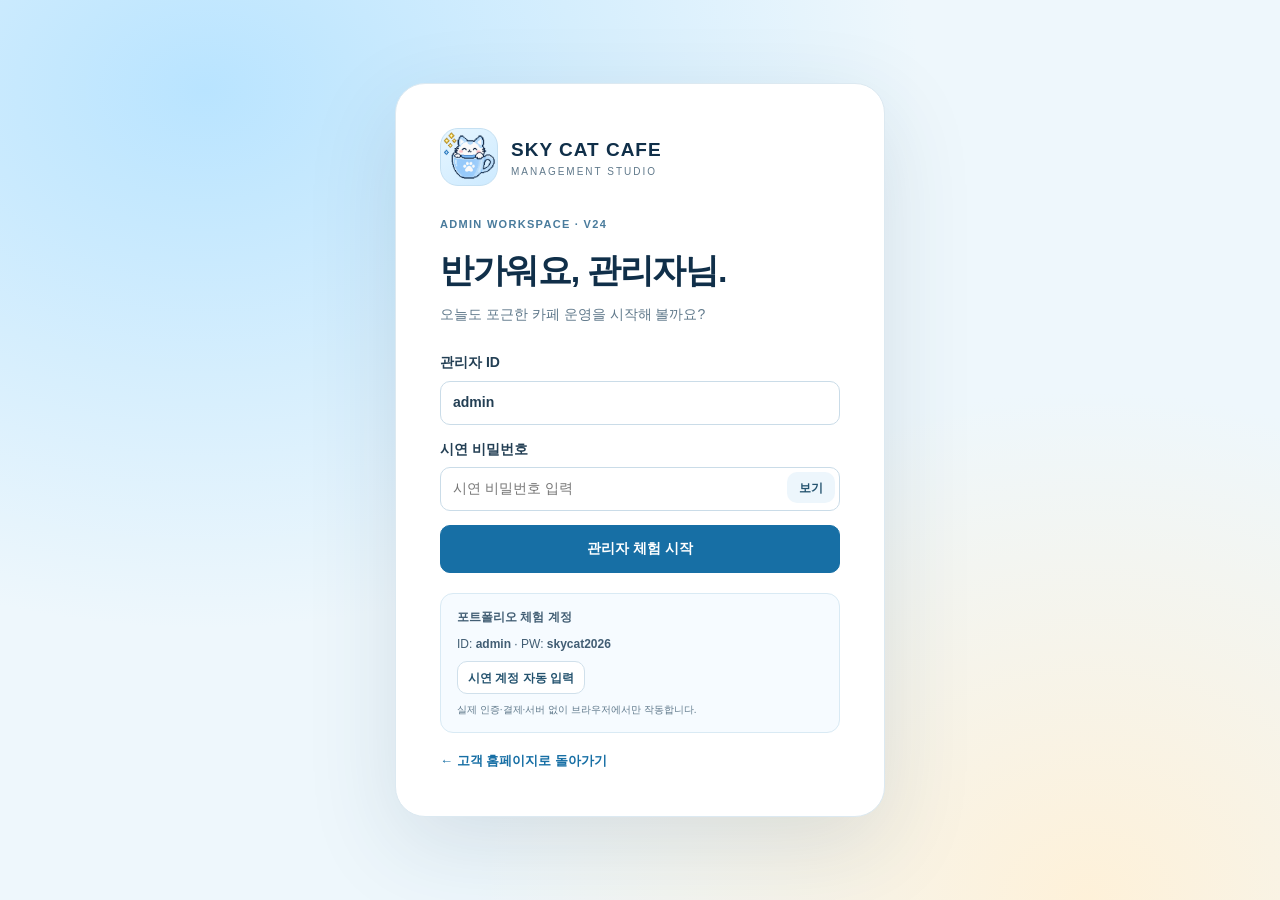
==== admin.html @ 55a25bda "SkyCatCafe" ====
<!doctype html>
<html lang="ko">
<head>
  <meta charset="utf-8">
  <meta name="viewport" content="width=device-width,initial-scale=1">
  <title>하늘고양이카페 · 관리자</title>
  <link rel="icon" type="image/png" href="./skycat-mascot.png">
  <link rel="stylesheet" href="./admin.css">
  <link rel="stylesheet" href="./skycat-layout.css">
  <script defer src="./skycat-store.js"></script>
  <script defer src="./goods-catalog.js"></script>
  <script defer src="./goods-commerce.js"></script>
  <script defer src="./admin.js"></script>
</head>
<body>
  <a id="skip-link" class="skip" href="#main">본문 바로가기</a>
  <section id="login" class="login-wrap">
    <div class="login-card">
      <div class="login-brand"><div class="logo-icon" aria-hidden="true"><img src="./skycat-mascot.png" alt="" width="58" height="58" decoding="async"></div><div><strong>SKY CAT CAFE</strong><small>MANAGEMENT STUDIO</small></div></div>
      <p class="eyebrow">ADMIN WORKSPACE · V24</p>
      <h1>반가워요, 관리자님.</h1>
      <p class="login-desc">오늘도 포근한 카페 운영을 시작해 볼까요?</p>
      <form id="login-form">
        <label>관리자 ID<input id="admin-id" autocomplete="off" required value="admin"></label>
        <div class="login-field"><label for="admin-pass">시연 비밀번호</label><div class="password-field"><input id="admin-pass" type="password" autocomplete="off" placeholder="시연 비밀번호 입력" required><button id="password-toggle" type="button" aria-pressed="false" aria-label="비밀번호 표시">보기</button></div></div>
        <button type="submit" class="primary">관리자 체험 시작</button>
        <p id="login-error" role="alert"></p>
      </form>
      <div class="notice"><strong>포트폴리오 체험 계정</strong><p>ID: <b>admin</b> · PW: <b>skycat2026</b></p><button id="demo-fill" type="button">시연 계정 자동 입력</button><small>실제 인증·결제·서버 없이 브라우저에서만 작동합니다.</small></div>
      <a class="login-back" href="./index(order).html">← 고객 홈페이지로 돌아가기</a>
    </div>
  </section>
  <div id="workspace" hidden>
    <button id="nav-scrim" class="nav-scrim" aria-label="관리자 메뉴 닫기" type="button" hidden></button>
    <aside class="sidebar" id="sidebar">
      <a class="brand" href="#dashboard"><span class="paw" aria-hidden="true"><img src="./skycat-mascot.png" alt="" width="44" height="44" decoding="async"></span><div><strong>SKY CAT</strong><small>CAFE / ADMIN STUDIO</small></div></a>
      <div class="sidebar-head"><span>관리자 메뉴 <span id="nav-count" class="nav-count">23</span></span><button id="nav-close" class="nav-close" type="button" aria-label="관리자 메뉴 닫기">×</button></div>
      <label class="nav-search"><span aria-hidden="true">⌕</span><input id="nav-search" type="search" placeholder="메뉴 검색" aria-label="관리자 기능 검색" autocomplete="off"></label>
      <nav id="nav" aria-label="관리자 기능"></nav>
      <p id="nav-empty" class="nav-empty" hidden>해당 기능이 없습니다.</p>
      <div class="sidebar-footer"><div class="admin-profile"><span class="avatar">SC</span><div><strong>카페 관리자</strong><small>포트폴리오 운영 계정</small></div></div><a class="back" href="./index(order).html">↗ 고객 홈페이지</a><button id="logout">로그아웃</button></div>
    </aside>
    <main id="main" tabindex="-1">
      <header class="topbar"><div class="heading"><div class="heading-row"><button id="nav-toggle" class="nav-toggle" type="button" aria-controls="sidebar" aria-expanded="false" aria-label="관리자 메뉴 열기">☰</button><span class="eyebrow" id="breadcrumb">관리자 / 운영 현황</span></div><h1 id="title">대시보드</h1><p id="section-desc" class="section-desc"></p></div><div class="top-meta"><span class="live"><span></span> 로컬 시연</span><button id="refresh-view" type="button" class="refresh-btn" title="최신 운영 정보 불러오기">↻ 새로고침</button><a class="customer-link" href="./index(order).html" target="_blank" rel="noopener">고객 화면 ↗</a></div></header>
      <div id="notification" role="status" aria-live="polite"></div>
      <div id="content"></div>
      <footer>© 2026 Sky Cat Cafe · 관리자 운영 체험 · 실제 금전 거래 없음</footer>
    </main>
  </div>
</body>
</html>
---- admin.css ----
/* Sky Cat Cafe · Admin Studio V12 */
:root {
  --navy:#102f49; --ink:#233f54; --blue:#176fa5; --accent:#2495d1;
  --sky:#e6f4ff; --line:#dce7ee; --bg:#f3f7fa; --white:#fff;
  --muted:#60798b; --danger:#a42636; --ok:#17714c; --radius:18px;
  --shadow:0 3px 14px #16395508; font-family:Pretendard,"Malgun Gothic","Apple SD Gothic Neo",Arial,sans-serif;
}
*{box-sizing:border-box} [hidden]{display:none!important}
html{scroll-behavior:smooth;scroll-padding-top:14px}
body{margin:0;background:var(--bg);color:var(--ink);font-size:14px;line-height:1.55}
a{color:var(--blue);text-decoration:none} button,input,select,textarea{font:inherit}
button,a,input,select,textarea{outline-offset:3px} :focus-visible{outline:3px solid #5ba9d6}
button{min-height:40px;border:1px solid #d0e0eb;border-radius:10px;padding:9px 14px;background:#fff;color:#24536f;font-weight:700;cursor:pointer;transition:background .15s,border-color .15s,box-shadow .15s}
button:hover:not(:disabled){background:#eaf5fc;border-color:#a5cce3} button:disabled{opacity:.47;cursor:not-allowed}
.primary{background:var(--blue);border-color:var(--blue);color:white}.primary:hover:not(:disabled){background:#125b89;border-color:#125b89}
.danger{color:var(--danger);border-color:#f0ccd2;background:#fff5f6}.danger:hover:not(:disabled){background:#ffe9ed;border-color:#df9ba6}
.skip{position:absolute;top:-90px}.skip:focus{top:10px;left:10px;background:white;padding:12px;z-index:99}
input,select,textarea{width:100%;min-width:0;min-height:41px;padding:10px 12px;border:1px solid #cadce8;border-radius:10px;background:#fff;color:var(--ink)}
input:focus,select:focus,textarea:focus{border-color:#5aabd7} input[type=checkbox]{min-height:0;width:17px;height:17px;accent-color:var(--blue)} textarea{min-height:98px;resize:vertical}

/* Sign-in: the same blue palette as the customer-facing brand. */
.login-wrap{min-height:100vh;display:grid;place-items:center;padding:28px;background:radial-gradient(ellipse at 16% 10%,#b9e4ff 0,transparent 47%),radial-gradient(ellipse at 85% 100%,#fef1d9 0,transparent 40%),#eef7fc}
.login-card{width:min(490px,100%);padding:clamp(25px,5vw,44px);border:1px solid #dce9f1;border-radius:30px;background:white;box-shadow:0 28px 90px #233f5420}
.login-brand{display:flex;align-items:center;gap:13px;margin-bottom:30px}.login-brand strong{display:block;letter-spacing:1px;color:var(--navy);font-size:19px}.login-brand small{display:block;letter-spacing:2px;font-size:10px;color:var(--muted)}
.logo-icon{display:grid;place-items:center;width:58px;height:58px;border-radius:18px;background:linear-gradient(145deg,#e7f6ff,#cdeaff);color:var(--navy);font-size:26px;border:1px solid #c5e0f2}
.logo-icon img,.brand .paw img{display:block;width:100%;height:100%;object-fit:contain}
.eyebrow{font-size:11px;letter-spacing:1.3px;font-weight:800;color:#497b9c}.login-card h1{margin:5px 0 0;font-size:clamp(25px,5vw,34px);color:var(--navy);letter-spacing:-1.3px}.login-desc{margin:7px 0 0;color:var(--muted)}
.login-card form{display:grid;gap:14px;margin-top:27px}.login-card label{display:grid;gap:7px;font-weight:700}.login-card .primary{min-height:48px}.password-field{position:relative}.password-field input{padding-right:79px}.password-field button{position:absolute;right:5px;top:5px;min-height:31px;padding:4px 12px;font-size:12px;background:#edf6fc;border:0}
.notice{display:grid;gap:8px;margin-top:20px;padding:14px 16px;background:#f6fbff;border:1px solid #d9eaf4;border-radius:13px;font-size:12px;color:#425e74}.notice p{margin:0}.notice button{justify-self:start;min-height:33px;font-size:12px;padding:5px 10px}.notice small{color:var(--muted);line-height:1.6}.login-back{display:inline-block;margin-top:18px;font-size:13px;font-weight:700}#login-error{color:var(--danger);margin:0;font-size:13px}#login-error:empty{display:none}

/* Navigation and workspace */
#workspace{display:grid;grid-template-columns:258px minmax(0,1fr);min-height:100vh}
.sidebar{position:sticky;top:0;height:100vh;height:100dvh;display:flex;flex-direction:column;overflow-y:auto;padding:21px 15px 15px;background:linear-gradient(160deg,#102f49,#1a415e);color:#fff;scrollbar-width:thin;scrollbar-color:#55778d transparent}
.brand{display:flex;gap:11px;align-items:center;color:white;margin:1px 4px 26px}.brand strong{font-size:22px;line-height:1.1;letter-spacing:1.3px}.brand small{display:block;font-size:9px;color:#bad7e8;letter-spacing:1.6px;margin-top:3px}.paw{display:grid;place-items:center;width:44px;height:44px;border-radius:13px;background:#e2f3ff;color:var(--navy);font-size:22px;flex:none}
.sidebar-head{display:flex;align-items:center;justify-content:space-between;font-size:12px;font-weight:750;color:#c4dcea;margin:0 5px 9px}.nav-count{display:inline-flex;align-items:center;justify-content:center;border:1px solid #65859a;border-radius:8px;padding:1px 7px;font-size:11px;color:white}
.nav-search{display:flex;align-items:center;gap:8px;border:1px solid #47708c;border-radius:10px;background:#224a66;padding:0 10px;color:#cce7f8}.nav-search span{font-size:23px}.nav-search input{min-height:36px;background:transparent;color:white;border:none;padding:6px 0;font-size:13px}.nav-search input::placeholder{color:#b8d5e7}.nav-empty{margin:16px 8px;color:#d5e6f1;font-size:12px}
.nav-group{font-size:10px;letter-spacing:1px;color:#b0cddd;font-weight:650;margin:19px 9px 6px}.nav-link{display:flex;align-items:center;gap:9px;min-height:37px;padding:7px 9px;border-radius:9px;color:#dbeef8;font-size:13px;line-height:1.3}.nav-link .nav-no{font-size:11px;min-width:21px;font-variant-numeric:tabular-nums;color:#91bfdd}.nav-link strong{font-weight:650;flex:1;min-width:0}.nav-link:hover,.nav-link[aria-current=page]{background:#2e668e;color:white}.nav-link[aria-current=page]{box-shadow:inset 3px 0 #9ad8ff}.nav-link[aria-current=page] .nav-no{color:#d2ecff}.nav-badge{background:#caeaff;color:#124f75;border-radius:6px;min-width:19px;padding:2px 5px;text-align:center;font-size:10px;font-weight:bold}
.sidebar-footer{margin-top:auto;padding-top:23px}.admin-profile{border-top:1px solid #45657b;padding:15px 3px 10px;display:flex;align-items:center;gap:10px}.avatar{flex:none;display:grid;place-items:center;width:36px;height:36px;border-radius:50%;font-size:12px;font-weight:800;background:#d7efff;color:#1a4d70}.admin-profile strong,.admin-profile small{display:block}.admin-profile small{font-size:10px;color:#bfd6e3}.back{display:block;color:#d6eeff;padding:8px 5px;font-size:13px;font-weight:650}.sidebar #logout{width:100%;background:#2c526b;border-color:#57758a;color:white}
#main{padding:clamp(18px,3vw,42px);min-width:0;max-width:1800px}.topbar{display:flex;align-items:flex-start;justify-content:space-between;gap:24px;margin-bottom:24px}.heading{min-width:0}.heading-row{display:flex;align-items:center;gap:8px}.topbar h1{margin:4px 0;font-size:clamp(25px,3vw,34px);letter-spacing:-1.3px;color:var(--navy);line-height:1.25}.section-desc{margin:5px 0 0;color:var(--muted);font-size:13px;overflow-wrap:break-word}.top-meta{display:flex;align-items:center;gap:9px;flex-wrap:wrap;justify-content:flex-end}.live{display:inline-flex;align-items:center;gap:6px;padding:7px 11px;font-size:12px;font-weight:750;background:#e4f4ec;color:#176b4b;border:1px solid #c5e5d3;border-radius:999px;white-space:nowrap}.live span{width:7px;height:7px;background:#24935d;border-radius:50%}.refresh-btn,.customer-link{display:inline-flex;align-items:center;justify-content:center;min-height:37px;white-space:nowrap;font-size:12px;font-weight:750;border-radius:10px;padding:8px 12px}.customer-link{background:#e5f3fc;border:1px solid #c9e5f5;color:#176c9e}.customer-link:hover{background:#d6ebfa}.nav-toggle{display:none}
#notification:not(:empty){position:sticky;top:8px;z-index:3;padding:12px 15px;margin:0 0 17px;border:1px solid #a9d3ec;background:#e9f7ff;border-radius:12px;color:#175d88;font-weight:700;box-shadow:0 4px 16px #143e5e0c}#notification.error{background:#fff0f2;border-color:#edbdc8;color:#a42636}

/* Operational dashboard */
.dashboard-welcome{display:flex;align-items:center;justify-content:space-between;gap:20px;padding:22px 26px;margin-bottom:20px;border:1px solid #cce4f5;background:linear-gradient(118deg,#e9f6ff,#f8fcff);border-radius:var(--radius)}.dashboard-welcome h2{font-size:22px;margin:3px 0;color:var(--navy);letter-spacing:-.5px}.dashboard-welcome p{margin:3px 0;color:var(--muted);font-size:13px}.welcome-date{padding:9px 14px;color:#275b7c;background:#fff;border:1px solid #d6e7f3;border-radius:11px;white-space:nowrap;font-weight:700;font-size:12px}
.cards{display:grid;grid-template-columns:repeat(4,minmax(0,1fr));gap:15px;margin-bottom:20px}.metric{min-width:0;position:relative;padding:19px;background:white;border:1px solid var(--line);border-radius:var(--radius);box-shadow:var(--shadow)}.metric span:first-child{display:block;font-size:12px;font-weight:750;color:var(--muted)}.metric strong{display:block;margin:9px 0 4px;font-size:clamp(20px,2.25vw,29px);font-variant-numeric:tabular-nums;letter-spacing:-.75px;overflow-wrap:anywhere;color:var(--navy)}.metric small{display:block;min-height:17px;color:var(--muted);font-size:11px}.metric:before{content:"";display:block;width:25px;height:4px;border-radius:4px;background:#75b9e4;margin-bottom:10px}.metric:nth-child(2):before{background:#70bda9}.metric:nth-child(3):before{background:#d7b275}.metric:nth-child(4):before{background:#a7a4d9}
.dashboard-grid,.grid-2{display:grid;grid-template-columns:minmax(0,1.5fr) minmax(0,1fr);gap:17px;align-items:start}.dashboard-grid .panel{height:100%}.task-list{display:grid;gap:9px}.task-card{width:100%;display:grid;grid-template-columns:minmax(0,1fr) auto;align-items:center;text-align:left;gap:8px;padding:13px 14px;border:1px solid var(--line);background:#f9fcfe;border-radius:12px}.task-card span{font-size:13px}.task-card b{font-size:15px;color:#176b9d;font-variant-numeric:tabular-nums}.task-card.has-work b{color:#ac6a1a}.task-card small{grid-column:1/-1;font-weight:400;color:var(--muted);font-size:11px}.quick-links{display:grid;grid-template-columns:repeat(4,minmax(0,1fr));gap:10px}.quick-links button{text-align:left;background:#f7fbfe;border-color:var(--line);min-height:58px;white-space:normal}.quick-links button:hover{background:#eaf5fc}

/* Shared management views, forms and tables. */
.panel{min-width:0;margin-bottom:18px;padding:clamp(16px,2.3vw,26px);background:#fff;border:1px solid var(--line);border-radius:var(--radius);box-shadow:var(--shadow)}.panel h2{font-size:18px;letter-spacing:-.3px;color:var(--navy);margin:0 0 8px}.panel h3{font-size:14px;color:var(--navy)}.hint{color:var(--muted);font-size:13px;line-height:1.7;margin:8px 0 15px}.panel .cards{margin-bottom:0}.form-grid{display:grid;grid-template-columns:repeat(2,minmax(0,1fr));gap:14px;margin:18px 0}.field{display:grid;gap:7px;font-weight:700;font-size:13px}.actions{display:flex;gap:8px;align-items:center;flex-wrap:wrap;margin:12px 0}.actions input,.actions select{flex:1;min-width:120px;width:auto}
.table-tools{display:flex;align-items:center;justify-content:space-between;gap:12px;margin:14px 0 10px}.table-filter{display:flex;gap:7px;align-items:center;max-width:350px;flex:1}.table-filter input{min-height:35px;font-size:13px}.table-filter button{min-height:35px;padding:5px 10px;white-space:nowrap;font-size:12px}.table-count{font-size:12px;font-weight:750;color:var(--muted);white-space:nowrap}.table-scroll{overflow:auto;border:1px solid var(--line);border-radius:12px;max-width:100%;scrollbar-width:thin;scrollbar-color:#b5cbd9 #f0f5f8;max-height:640px}.table-scroll:focus-visible{outline-offset:2px}table{border-collapse:separate;border-spacing:0;width:100%;min-width:530px;text-align:left}th,td{border-bottom:1px solid #e9f0f5;padding:12px 14px;font-size:13px;vertical-align:middle;white-space:pre-line;overflow-wrap:anywhere}th{position:sticky;top:0;z-index:1;background:#edf4f9;color:#3a5b72;font-size:12px;font-weight:800;white-space:nowrap}td input,td select{min-width:92px;padding:7px 9px;font-size:13px;min-height:36px}td textarea{min-width:120px}td button{font-size:12px;padding:6px 9px;white-space:nowrap;min-height:34px}td .actions{margin:0;gap:6px}td .actions input,td .actions select{min-width:98px}tr:last-child td{border-bottom:0}tbody tr:nth-child(even) td{background:#fafcfe}tr:hover td{background:#f1f8fd!important}
.tag{display:inline-flex;align-items:center;gap:5px;border-radius:7px;padding:5px 9px;background:#e3f3eb;color:#176344;font-size:11px;font-weight:750;white-space:nowrap}.tag:before{content:"";width:6px;height:6px;background:currentColor;border-radius:50%}.tag.bad{background:#fdecef;color:#9c2939}.tag.wait{background:#fff3da;color:#8c570e}.tag.blue{background:#e1f1fc;color:#17628f}
.chart-row{display:grid;grid-template-columns:minmax(68px,96px) minmax(0,1fr) minmax(64px,106px);align-items:center;gap:10px;margin:15px 0;font-size:12px}.chart-row strong{text-align:right;font-variant-numeric:tabular-nums;overflow-wrap:anywhere}.chart-bar{height:12px;border-radius:9px;background:#e8f0f6;overflow:hidden}.chart-bar i{display:block;height:100%;background:linear-gradient(90deg,#7dc6f0,#288bca);border-radius:9px}
.seat-grid{display:grid;grid-template-columns:repeat(4,minmax(0,1fr));gap:12px;background:#f5faff;border:1px dashed #b1cfe3;border-radius:15px;padding:16px}.seat-grid button{min-height:79px;white-space:pre-line;line-height:1.5;background:#eaf6ff;border-color:#b7d9ef}.seat-grid button.blocked{background:#fbe9ed;color:#9b3547;border-color:#edc2cb}.full{grid-column:1/-1}
.list-row{border-bottom:1px solid var(--line);padding:20px 0}.list-row:last-child{border:0;padding-bottom:0}.list-row p{white-space:pre-wrap;overflow-wrap:anywhere}.list-row strong+.tag{margin-left:8px}.card-code{font-family:monospace;word-break:break-all}.empty{text-align:center;padding:30px;color:var(--muted);background:#f8fbfd;border:1px dashed #cfdee8;border-radius:12px}.checkline{display:flex;gap:9px;flex-wrap:wrap}.checkline label{display:inline-flex;align-items:center;gap:7px;border:1px solid var(--line);border-radius:9px;padding:8px 11px;background:#f8fbfd;font-size:13px;cursor:pointer}.checkline label:has(input:checked){border-color:#a0cce7;background:#e6f3fc;color:#176fa5}
footer{padding:16px;text-align:center;color:#6e8799;font-size:11px}

@media(max-width:1100px){#workspace{grid-template-columns:225px minmax(0,1fr)}.cards{grid-template-columns:repeat(2,minmax(0,1fr))}.dashboard-grid,.grid-2{grid-template-columns:1fr}.quick-links{grid-template-columns:repeat(2,minmax(0,1fr))}.topbar{gap:12px}.top-meta{max-width:220px}}
@media(max-width:740px){#workspace{display:flex;flex-direction:column}.sidebar{display:none;position:static;height:auto;max-height:65vh;padding:15px}.sidebar.is-open{display:flex}.sidebar-footer{margin-top:0}.nav-toggle{display:inline-flex;align-items:center;justify-content:center;min-height:35px;padding:5px 10px;font-size:18px}.brand{margin-bottom:12px}#main{padding:17px 13px}.topbar{flex-wrap:wrap;margin-bottom:18px}.top-meta{max-width:none;justify-content:flex-start}.dashboard-welcome{padding:18px;align-items:flex-start;flex-direction:column;gap:10px}.dashboard-welcome h2{font-size:19px}.cards{gap:9px}.metric{padding:12px;border-radius:13px}.metric strong{font-size:21px}.form-grid{grid-template-columns:1fr}.seat-grid{grid-template-columns:repeat(3,minmax(0,1fr))}.chart-row{grid-template-columns:67px minmax(0,1fr) 77px}.table-tools{flex-wrap:wrap}.table-filter{max-width:none;width:100%;flex-basis:100%}.panel{padding:15px}.table-scroll{max-height:510px}}
@media(prefers-reduced-motion:reduce){html{scroll-behavior:auto}*{transition:none!important}}

.login-field{display:grid;gap:7px}.nav-close,.nav-scrim{display:none}.sidebar-head>span{display:flex;gap:7px;align-items:center}.dashboard-grid{align-items:stretch;margin-bottom:18px}.dashboard-grid .panel{height:auto;margin-bottom:0}
@media(max-width:740px){.sidebar{position:fixed;inset:0 auto 0 0;z-index:12;width:min(310px,88vw);height:100dvh;max-height:100dvh;box-shadow:8px 0 40px #0a2d4966}.nav-close{display:block;min-height:31px;background:#254c68;color:white;border-color:#6b899d;padding:0 9px;font-size:22px}.nav-scrim:not([hidden]){display:block;position:fixed;inset:0;z-index:11;width:100%;height:100%;padding:0;border:0;border-radius:0;background:#0c2d4999}.nav-scrim:hover:not(:disabled){background:#0c2d4999}}
:root td .goods-admin-name{min-width:190px}
---- skycat-layout.css ----
/* V24.2 — Common outer geometry, matching the V24.1 goods shop.
   Full-width backgrounds, dialogs, images and each section's internal
   layout remain independent. No viewport zoom or fixed aspect ratio. */
:root {
  --skycat-content-max: 1370px;
  --skycat-content-percent: 94%;
  --skycat-header-height: 72px;
}

@media (max-width: 710px) {
  :root {
    --skycat-content-percent: 91%;
    --skycat-header-height: 69px;
  }
}

/* One common width and horizontal centerline across all four pages. */
.shell,
.wrap,
#workspace {
  width: min(var(--skycat-content-max), var(--skycat-content-percent));
  margin-inline: auto;
  min-width: 0;
}

/* Landing header follows the goods shop's height; retain its own menu. */
:root { --header-height: var(--skycat-header-height); }
.shell.final-inner { max-width: none; }
.final-inner > p { max-width: 810px; margin-inline: auto; }

/* The wider landing rail also extends the viewport range in which the
   V23 footer safety gap is needed for the fixed back-to-top button. */
@media (min-width: 961px) and (max-width: 1620px) {
  .footer-inner { padding-right: 64px; }
}

/* The official homepage's standalone language control and customer hub
   align with the same rail rather than a second maximum content width. */
#sc-home-language {
  width: min(var(--skycat-content-max), var(--skycat-content-percent));
  max-width: none;
  padding-inline: 0;
}
.sx-dashboard .wrap { max-width: none; }

/* The admin rail includes both the sidebar and the dashboard. Retain
   the sidebar's responsive layout and the tables' own scroll region. */
#workspace > #main {
  width: 100%;
  max-width: none;
  min-width: 0;
  padding-inline: clamp(16px, 2vw, 28px);
}
#workspace .table-scroll { max-width: 100%; min-width: 0; }
#workspace .metric { overflow-wrap: anywhere; }

@media (max-width: 740px) {
  #workspace > #main { padding-inline: 0; }
}

/* Keep sign-in readable and centered; its form is intentionally a card. */
.login-wrap { padding-inline: calc((100% - var(--skycat-content-percent)) / 2); }

/* V24.3 — Storefront scale: not just the outer width. Both storefront pages
   use the same text scale, viewport gutter and visual-size tokens. */
html.skycat-storefront {
  font-size: 16px;
  -webkit-text-size-adjust: 100%;
  text-size-adjust: 100%;
  scrollbar-gutter: stable;
  overflow-x: clip;
  --storefront-hero-title: clamp(25px, 3.1vw, 46px);
  --storefront-hero-button: clamp(11px, 1.05vw, 15px);
  --storefront-hero-description: 17px;
  --storefront-section-title: 30px;
  --storefront-card-title: 17px;
  --storefront-card-gap: 17px;
}

.skycat-storefront body { min-width: 0; max-width: 100%; }
.skycat-storefront .hero .hero-in {
  display: grid;
  grid-template-columns: minmax(0, 36fr) minmax(0, 21fr) minmax(0, 43fr);
  height: auto;
  min-height: 330px;
  gap: 0;
  padding-block: 0;
  align-items: center;
}
.skycat-storefront .hero .hero-intro { min-width: 0; }
.skycat-storefront .hero .hero-intro h1 {
  font-size: var(--storefront-hero-title);
  line-height: 1.3;
  overflow-wrap: anywhere;
}
.skycat-storefront .hero .hero-desc {
  font-size: var(--storefront-hero-description);
  line-height: 1.5;
}
.skycat-storefront .hero .hero-buttons { gap: 8px; flex-wrap: wrap; }
.skycat-storefront .hero .hero-buttons .pill {
  font-size: var(--storefront-hero-button);
  padding-inline: 12px;
  min-height: 46px;
}
.skycat-storefront .hero .hero-mascot { min-width: 0; height: 330px; width: 100%; }
.skycat-storefront .hero .hero-mascot img {
  width: min(100%, 285px);
  max-width: 100%;
  height: auto;
  object-fit: contain;
  bottom: 0;
  left: 50%;
  transform: translateX(-50%);
}
.skycat-storefront .hero .hero-store { height: 292px; min-width: 0; margin: 0 8px 0 0; }
.skycat-storefront #home .store-shape { inset: 12px 4px 12px 8px; border-width: 4px; border-radius: 34px; }
.skycat-storefront .hero .welcome-bubble { font-size: 13px; max-width: 86%; }

/* The old three-column homepage squeezed its menu cards into just one
   column. Give the featured menu a full-width row with goods-sized cards. */
.skycat-storefront .intro-section { padding: 36px 0 48px; }
.skycat-storefront .intro-grid {
  grid-template-columns: minmax(0, 42fr) minmax(0, 58fr) !important;
  grid-template-rows: auto;
  gap: 24px;
}
.skycat-storefront .intro-grid > * { min-width: 0; }
.skycat-storefront .intro-grid .goods-teaser,
.skycat-storefront .intro-grid .menu-area {
  grid-column: 1 / -1;
  grid-row: auto;
  width: 100%;
  margin: 0;
}
.skycat-storefront .goods-teaser-images { width: min(100%, 420px); justify-self: end; }
.skycat-storefront .intro-grid .menu-area { border-left: 0; border-top: 1px solid #cfe8f6; padding: 22px 0 0; }
.skycat-storefront .menu-area h2,
.skycat-storefront .about-copy h2,
.skycat-storefront .collection-heading h2 {
  font-size: var(--storefront-section-title);
  line-height: 1.22;
}
.skycat-storefront .menu-area .menu-grid {
  grid-template-columns: repeat(3, minmax(0, calc((100% - 51px) / 4)));
  justify-content: center;
  gap: var(--storefront-card-gap);
  align-items: stretch;
}
.skycat-storefront .menu-area .menu-card { display: flex; flex-direction: column; padding: 6px 6px 12px; border-radius: 21px; }
.skycat-storefront .menu-area .menu-card .food { width: 100%; height: auto; aspect-ratio: 1; }
.skycat-storefront .menu-area .menu-card h3 { font-size: var(--storefront-card-title); overflow-wrap: anywhere; }
.skycat-storefront .menu-area .menu-card details { margin-top: auto; }
.skycat-storefront .menu-area .menu-card strong { margin-bottom: 8px; }

@media (max-width: 710px) {
  html.skycat-storefront {
    --storefront-hero-title: 32px;
    --storefront-hero-description: 16px;
    --storefront-section-title: 25px;
    --storefront-card-title: 14px;
    --storefront-card-gap: 11px;
  }
  .skycat-storefront .hero .hero-in {
    grid-template-columns: minmax(0, 1fr);
    min-height: 0;
    height: auto;
    padding: 25px 0 20px;
  }
  .skycat-storefront .hero .hero-intro { width: 100%; text-align: center; padding-inline: 0; }
  .skycat-storefront .hero .hero-buttons { justify-content: center; }
  .skycat-storefront .hero .hero-store { height: 130px; width: 100%; max-width: 440px; margin: 8px auto 0; }
  /* Keep the cafe's interactive mascot available, beside its photo instead
     of a separate tall mobile panel; the goods shop retains its existing strip. */
  .skycat-storefront #home .hero-in { grid-template-columns: minmax(0, 1fr) minmax(0, 2fr); }
  .skycat-storefront #home .hero-intro { grid-column: 1 / -1; }
  .skycat-storefront #home .hero-mascot { height: 130px; }
  .skycat-storefront #home .hero-mascot img { width: min(100%, 130px); bottom: 0; }
  .skycat-storefront #home .hero-store { grid-column: auto; }
  .skycat-storefront #home .store-shape { inset: 0; border-radius: 18px; }
  .skycat-storefront #home .welcome-bubble { font-size: 11px; top: 4px; right: 5px; padding: 5px 8px; }
  .skycat-storefront .intro-section { padding: 25px 0 35px; }
  .skycat-storefront .intro-grid { gap: 24px; }
  .skycat-storefront .goods-teaser-images { justify-self: start; }
  .skycat-storefront .menu-area .menu-grid { grid-template-columns: repeat(2, minmax(0, 1fr)); }
}
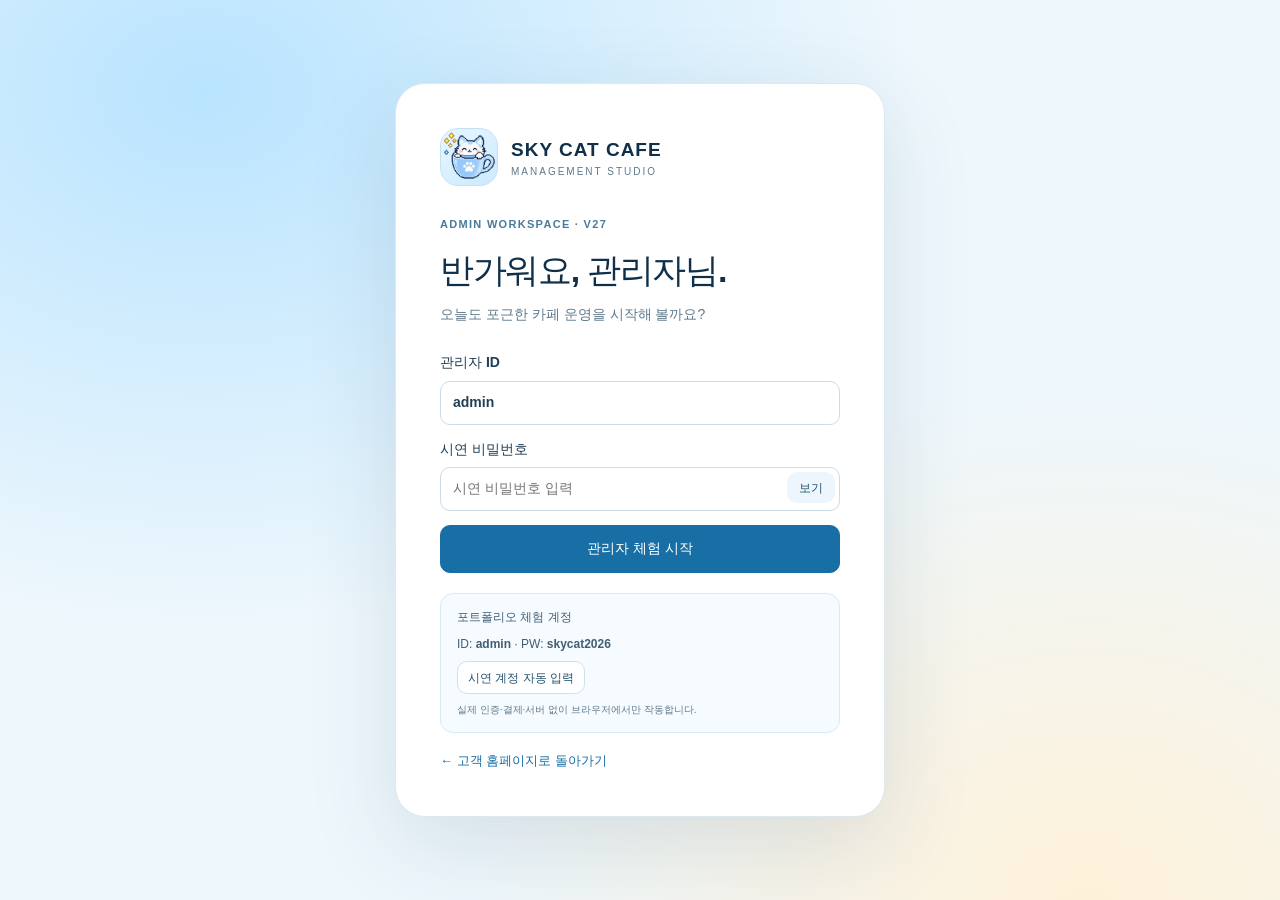
==== commit 12b45b80: "SkyCatCafe" ====
--- a/admin.html
+++ b/admin.html
@@ -10,6 +10,9 @@
   <script defer src="./skycat-store.js"></script>
   <script defer src="./goods-catalog.js"></script>
   <script defer src="./goods-commerce.js"></script>
+  <link rel="stylesheet" href="./skycat-email.css">
+  <script defer src="./emailjs-config.js"></script>
+  <script defer src="./skycat-email.js"></script>
   <script defer src="./admin.js"></script>
 </head>
 <body>
@@ -17,7 +20,7 @@
   <section id="login" class="login-wrap">
     <div class="login-card">
       <div class="login-brand"><div class="logo-icon" aria-hidden="true"><img src="./skycat-mascot.png" alt="" width="58" height="58" decoding="async"></div><div><strong>SKY CAT CAFE</strong><small>MANAGEMENT STUDIO</small></div></div>
-      <p class="eyebrow">ADMIN WORKSPACE · V24</p>
+      <p class="eyebrow">ADMIN WORKSPACE · V27</p>
       <h1>반가워요, 관리자님.</h1>
       <p class="login-desc">오늘도 포근한 카페 운영을 시작해 볼까요?</p>
       <form id="login-form">
--- a/admin.css
+++ b/admin.css
@@ -60,3 +60,47 @@
 .login-field{display:grid;gap:7px}.nav-close,.nav-scrim{display:none}.sidebar-head>span{display:flex;gap:7px;align-items:center}.dashboard-grid{align-items:stretch;margin-bottom:18px}.dashboard-grid .panel{height:auto;margin-bottom:0}
 @media(max-width:740px){.sidebar{position:fixed;inset:0 auto 0 0;z-index:12;width:min(310px,88vw);height:100dvh;max-height:100dvh;box-shadow:8px 0 40px #0a2d4966}.nav-close{display:block;min-height:31px;background:#254c68;color:white;border-color:#6b899d;padding:0 9px;font-size:22px}.nav-scrim:not([hidden]){display:block;position:fixed;inset:0;z-index:11;width:100%;height:100%;padding:0;border:0;border-radius:0;background:#0c2d4999}.nav-scrim:hover:not(:disabled){background:#0c2d4999}}
 :root td .goods-admin-name{min-width:190px}
+
+/* V27: keep table scrolling local and wrap workspace controls on small screens. */
+.topbar,.table-tools,.dashboard-welcome { flex-wrap:wrap; }
+.topbar > *,.table-tools > *,.dashboard-welcome > * { min-width:0; max-width:100%; }
+.table-filter input { min-width:0; }
+.panel h2,.metric strong,.heading h1 { overflow-wrap:anywhere; }
+@media(max-width:450px){
+  #main { padding:12px; }
+  .login-card { padding:22px 16px; }
+  .login-brand { flex-wrap:wrap; }
+  .cards { gap:8px; }
+  .metric { padding:12px; }
+  .seat-grid { grid-template-columns:repeat(2,minmax(0,1fr)); padding:10px; gap:8px; }
+  .table-filter { flex:1 1 100%; }
+}
+
+
+/* =============================================================
+ * V28 FINAL FINISH — admin studio. Keep operational table geometry
+ * independent from customer pages and leave 23 actions unchanged.
+ * ============================================================= */
+:root { --finish-focus:#005e9b; --finish-border:#c6e2f3; --finish-shadow:0 7px 24px rgba(24,89,132,.10); }
+body { font-synthesis:none; font-variant-numeric:tabular-nums; }
+:where(a,button,select,input,textarea,summary):focus-visible {
+  outline:3px solid var(--finish-focus);
+  outline-offset:3px;
+}
+:where(.panel,.metric,.dashboard-welcome) { border-color:var(--finish-border); box-shadow:var(--finish-shadow); }
+:where(.panel,.metric,.dashboard-welcome) :where(h1,h2,h3,p,strong) { overflow-wrap:anywhere; }
+:where(.actions,.quick-links,.topbar,.dashboard-welcome) > * { min-width:0; }
+:where(button,input,select,textarea):disabled { cursor:not-allowed; opacity:.58; }
+:where(.primary,.refresh-btn,.customer-link,.quick-links button,.task-card) {
+  transition:background-color .18s ease,border-color .18s ease,box-shadow .18s ease;
+}
+:where(.primary,.refresh-btn,.customer-link,.quick-links button):focus-visible { box-shadow:0 0 0 5px #deeffa; }
+@media(max-width:560px) {
+ .top-meta { white-space:normal; }
+ :where(.actions,.table-filter) { min-width:0; }
+ :where(.panel input,.panel select,.panel textarea) { max-width:100%; }
+}
+@media(prefers-reduced-motion:reduce) {
+ html { scroll-behavior:auto!important; }
+ :where(.primary,.refresh-btn,.customer-link,.quick-links button,.task-card) { transition:none!important; }
+}
--- a/skycat-email.css
+++ b/skycat-email.css
@@ -0,0 +1,14 @@
+.skycat-mail-note,.skycat-mail-status {
+  margin:.55rem 0;
+  padding:.65rem .85rem;
+  color:#235e86;
+  background:#eff9ff;
+  border:1px solid #c4e2f5;
+  border-radius:12px;
+  font-size:.84rem;
+  line-height:1.55;
+  overflow-wrap:anywhere;
+}
+.skycat-mail-status[data-state="sent"] { color:#236542; background:#effaf1; border-color:#b6ddc0; }
+.skycat-mail-status:is([data-state="failed"],[data-state="uncertain"],[data-state="local-error"],[data-state="serve"]) { color:#8b481a; background:#fff6e8; border-color:#edcfa4; }
+.skycat-mail-status[hidden] { display:none !important; }
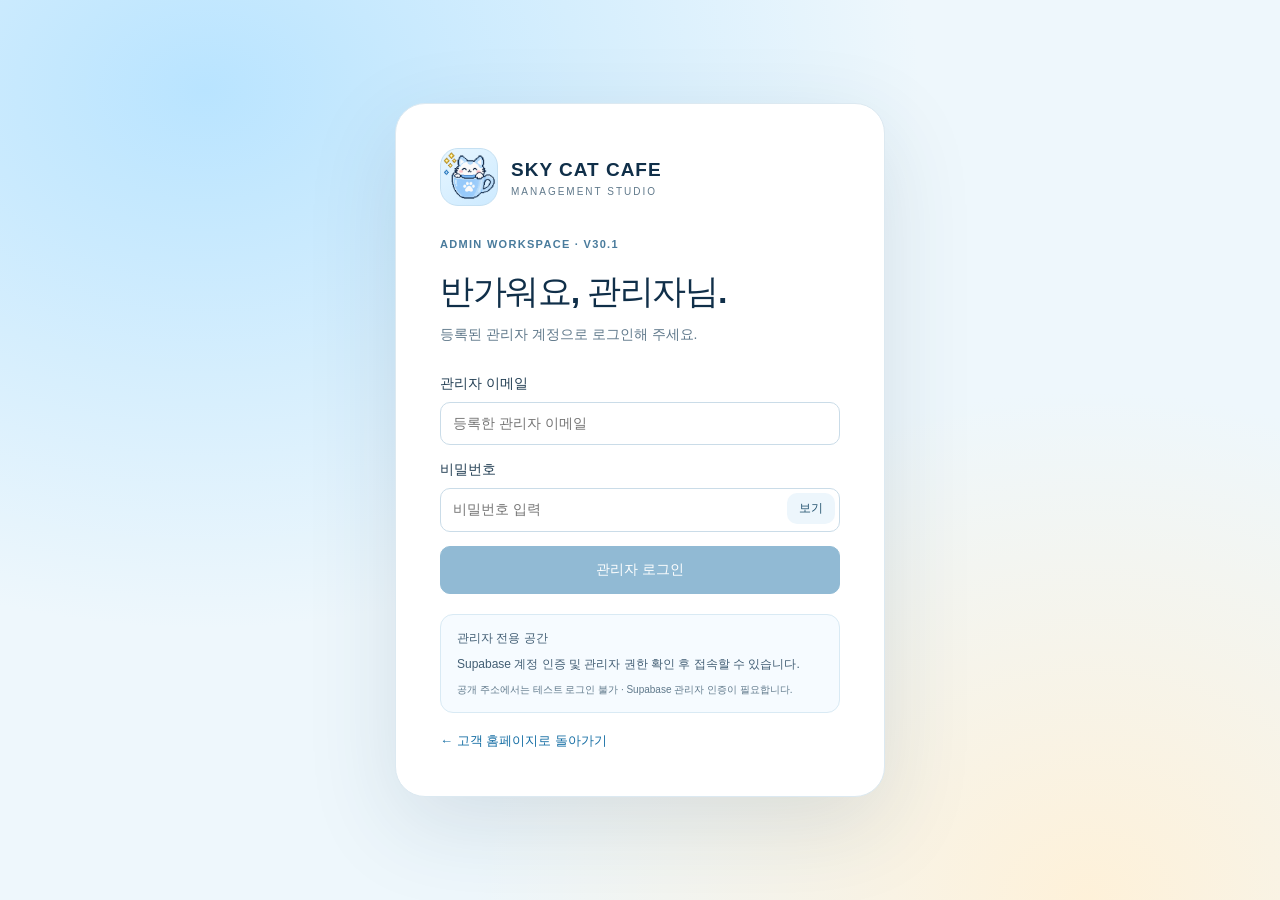
==== commit 4747b443: "SkyCatCafe" ====
--- a/admin.html
+++ b/admin.html
@@ -3,6 +3,7 @@
 <head>
   <meta charset="utf-8">
   <meta name="viewport" content="width=device-width,initial-scale=1">
+  <meta name="robots" content="noindex,nofollow">
   <title>하늘고양이카페 · 관리자</title>
   <link rel="icon" type="image/png" href="./skycat-mascot.png">
   <link rel="stylesheet" href="./admin.css">
@@ -12,7 +13,10 @@
   <script defer src="./goods-commerce.js"></script>
   <link rel="stylesheet" href="./skycat-email.css">
   <script defer src="./emailjs-config.js"></script>
+  <script defer src="./supabase-config.js"></script>
+  <script defer src="./skycat-cloud.js"></script>
   <script defer src="./skycat-email.js"></script>
+  <script defer src="./admin-test-config.js"></script>
   <script defer src="./admin.js"></script>
 </head>
 <body>
@@ -20,31 +24,31 @@
   <section id="login" class="login-wrap">
     <div class="login-card">
       <div class="login-brand"><div class="logo-icon" aria-hidden="true"><img src="./skycat-mascot.png" alt="" width="58" height="58" decoding="async"></div><div><strong>SKY CAT CAFE</strong><small>MANAGEMENT STUDIO</small></div></div>
-      <p class="eyebrow">ADMIN WORKSPACE · V27</p>
+      <p class="eyebrow">ADMIN WORKSPACE · V30.1</p>
       <h1>반가워요, 관리자님.</h1>
-      <p class="login-desc">오늘도 포근한 카페 운영을 시작해 볼까요?</p>
+      <p class="login-desc" id="login-desc">등록된 관리자 계정으로 로그인해 주세요.</p>
       <form id="login-form">
-        <label>관리자 ID<input id="admin-id" autocomplete="off" required value="admin"></label>
-        <div class="login-field"><label for="admin-pass">시연 비밀번호</label><div class="password-field"><input id="admin-pass" type="password" autocomplete="off" placeholder="시연 비밀번호 입력" required><button id="password-toggle" type="button" aria-pressed="false" aria-label="비밀번호 표시">보기</button></div></div>
-        <button type="submit" class="primary">관리자 체험 시작</button>
+        <label>관리자 이메일<input id="admin-id" type="email" autocomplete="username" placeholder="등록한 관리자 이메일" required></label>
+        <div class="login-field"><label for="admin-pass">비밀번호</label><div class="password-field"><input id="admin-pass" type="password" autocomplete="current-password" placeholder="비밀번호 입력" required><button id="password-toggle" type="button" aria-pressed="false" aria-label="비밀번호 표시">보기</button></div></div>
+        <button id="login-submit" type="submit" class="primary" disabled>관리자 로그인</button>
         <p id="login-error" role="alert"></p>
       </form>
-      <div class="notice"><strong>포트폴리오 체험 계정</strong><p>ID: <b>admin</b> · PW: <b>skycat2026</b></p><button id="demo-fill" type="button">시연 계정 자동 입력</button><small>실제 인증·결제·서버 없이 브라우저에서만 작동합니다.</small></div>
+      <div class="notice"><strong id="login-mode-title">관리자 전용 공간</strong><p id="login-mode-desc">Supabase 계정 인증 및 관리자 권한 확인 후 접속할 수 있습니다.</p><small id="cloud-login-notice">연결 상태 확인 중…</small></div>
       <a class="login-back" href="./index(order).html">← 고객 홈페이지로 돌아가기</a>
     </div>
   </section>
   <div id="workspace" hidden>
     <button id="nav-scrim" class="nav-scrim" aria-label="관리자 메뉴 닫기" type="button" hidden></button>
     <aside class="sidebar" id="sidebar">
-      <a class="brand" href="#dashboard"><span class="paw" aria-hidden="true"><img src="./skycat-mascot.png" alt="" width="44" height="44" decoding="async"></span><div><strong>SKY CAT</strong><small>CAFE / ADMIN STUDIO</small></div></a>
-      <div class="sidebar-head"><span>관리자 메뉴 <span id="nav-count" class="nav-count">23</span></span><button id="nav-close" class="nav-close" type="button" aria-label="관리자 메뉴 닫기">×</button></div>
+      <a class="brand" href="#cloud"><span class="paw" aria-hidden="true"><img src="./skycat-mascot.png" alt="" width="44" height="44" decoding="async"></span><div><strong>SKY CAT</strong><small>CAFE / ADMIN STUDIO</small></div></a>
+      <div class="sidebar-head"><span>관리자 메뉴 <span id="nav-count" class="nav-count">24</span></span><button id="nav-close" class="nav-close" type="button" aria-label="관리자 메뉴 닫기">×</button></div>
       <label class="nav-search"><span aria-hidden="true">⌕</span><input id="nav-search" type="search" placeholder="메뉴 검색" aria-label="관리자 기능 검색" autocomplete="off"></label>
       <nav id="nav" aria-label="관리자 기능"></nav>
       <p id="nav-empty" class="nav-empty" hidden>해당 기능이 없습니다.</p>
       <div class="sidebar-footer"><div class="admin-profile"><span class="avatar">SC</span><div><strong>카페 관리자</strong><small>포트폴리오 운영 계정</small></div></div><a class="back" href="./index(order).html">↗ 고객 홈페이지</a><button id="logout">로그아웃</button></div>
     </aside>
     <main id="main" tabindex="-1">
-      <header class="topbar"><div class="heading"><div class="heading-row"><button id="nav-toggle" class="nav-toggle" type="button" aria-controls="sidebar" aria-expanded="false" aria-label="관리자 메뉴 열기">☰</button><span class="eyebrow" id="breadcrumb">관리자 / 운영 현황</span></div><h1 id="title">대시보드</h1><p id="section-desc" class="section-desc"></p></div><div class="top-meta"><span class="live"><span></span> 로컬 시연</span><button id="refresh-view" type="button" class="refresh-btn" title="최신 운영 정보 불러오기">↻ 새로고침</button><a class="customer-link" href="./index(order).html" target="_blank" rel="noopener">고객 화면 ↗</a></div></header>
+      <header class="topbar"><div class="heading"><div class="heading-row"><button id="nav-toggle" class="nav-toggle" type="button" aria-controls="sidebar" aria-expanded="false" aria-label="관리자 메뉴 열기">☰</button><span class="eyebrow" id="breadcrumb">관리자 / 운영 현황</span></div><h1 id="title">대시보드</h1><p id="section-desc" class="section-desc"></p></div><div class="top-meta"><span class="live"><span></span> <span id="auth-mode-label">관리자 인증</span></span><button id="refresh-view" type="button" class="refresh-btn" title="최신 운영 정보 불러오기">↻ 새로고침</button><a class="customer-link" href="./index(order).html" target="_blank" rel="noopener">고객 화면 ↗</a></div></header>
       <div id="notification" role="status" aria-live="polite"></div>
       <div id="content"></div>
       <footer>© 2026 Sky Cat Cafe · 관리자 운영 체험 · 실제 금전 거래 없음</footer>
--- a/admin.css
+++ b/admin.css
@@ -104,3 +104,5 @@
  html { scroll-behavior:auto!important; }
  :where(.primary,.refresh-btn,.customer-link,.quick-links button,.task-card) { transition:none!important; }
 }
+.cloud-local-banner{margin:0 0 16px;padding:12px 16px;border:1px solid #c9e2f2;background:#eaf7ff;border-radius:12px;color:#315c78;font-size:13px;font-weight:700}
+.cloud-detail{min-width:170px;max-width:420px;white-space:pre-wrap;overflow-wrap:anywhere;font-size:13px;line-height:1.6}
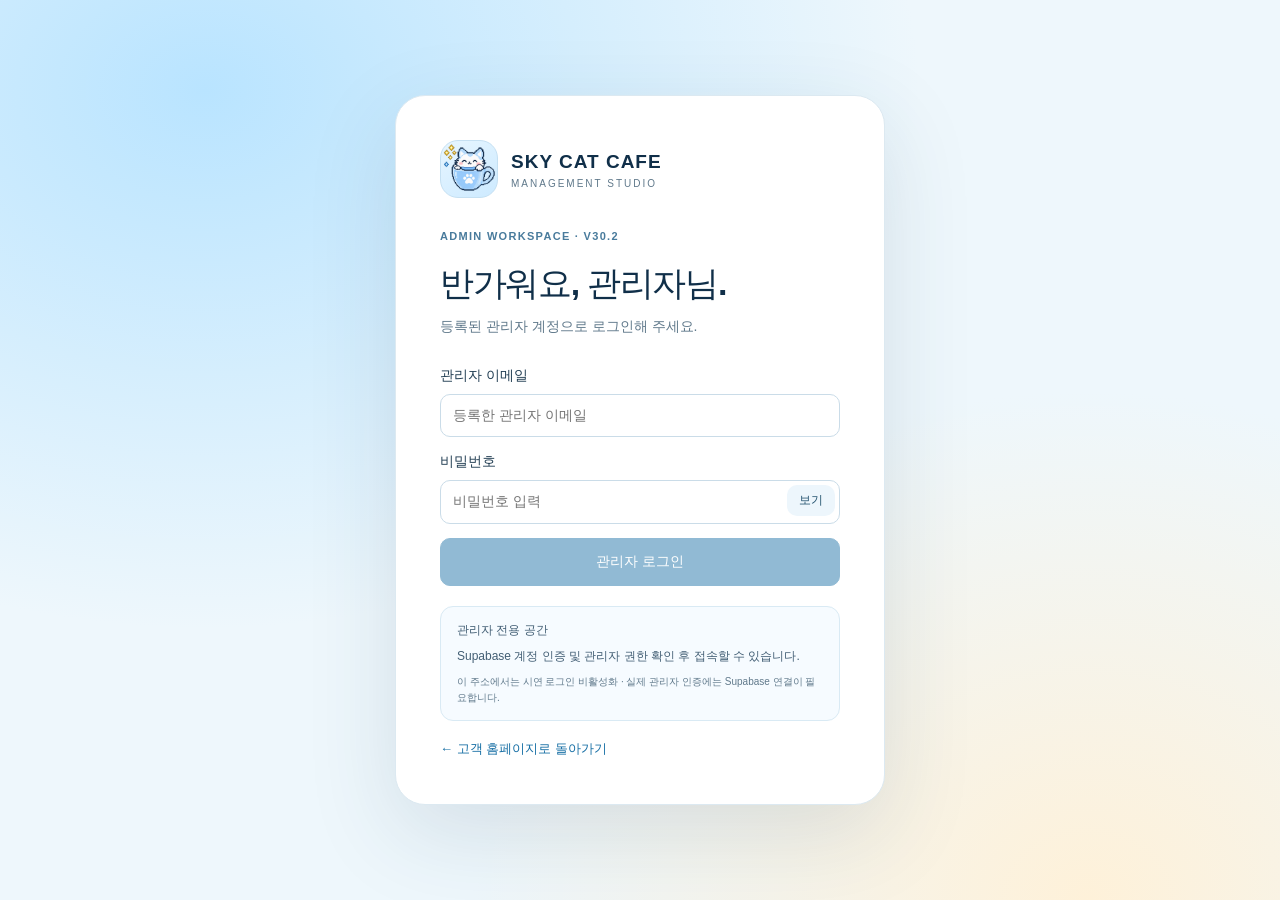
==== commit 58db2bd3: "SkyCatCafe" ====
--- a/admin.html
+++ b/admin.html
@@ -16,15 +16,15 @@
   <script defer src="./supabase-config.js"></script>
   <script defer src="./skycat-cloud.js"></script>
   <script defer src="./skycat-email.js"></script>
-  <script defer src="./admin-test-config.js"></script>
-  <script defer src="./admin.js"></script>
+  <script defer src="./admin-test-config.js?v=30.2"></script>
+  <script defer src="./admin.js?v=30.2"></script>
 </head>
 <body>
   <a id="skip-link" class="skip" href="#main">본문 바로가기</a>
   <section id="login" class="login-wrap">
     <div class="login-card">
       <div class="login-brand"><div class="logo-icon" aria-hidden="true"><img src="./skycat-mascot.png" alt="" width="58" height="58" decoding="async"></div><div><strong>SKY CAT CAFE</strong><small>MANAGEMENT STUDIO</small></div></div>
-      <p class="eyebrow">ADMIN WORKSPACE · V30.1</p>
+      <p class="eyebrow">ADMIN WORKSPACE · V30.2</p>
       <h1>반가워요, 관리자님.</h1>
       <p class="login-desc" id="login-desc">등록된 관리자 계정으로 로그인해 주세요.</p>
       <form id="login-form">
@@ -33,6 +33,7 @@
         <button id="login-submit" type="submit" class="primary" disabled>관리자 로그인</button>
         <p id="login-error" role="alert"></p>
       </form>
+      <noscript><p role="alert">관리자 시연 화면을 열려면 JavaScript를 활성화해 주세요.</p></noscript>
       <div class="notice"><strong id="login-mode-title">관리자 전용 공간</strong><p id="login-mode-desc">Supabase 계정 인증 및 관리자 권한 확인 후 접속할 수 있습니다.</p><small id="cloud-login-notice">연결 상태 확인 중…</small></div>
       <a class="login-back" href="./index(order).html">← 고객 홈페이지로 돌아가기</a>
     </div>
@@ -40,7 +41,7 @@
   <div id="workspace" hidden>
     <button id="nav-scrim" class="nav-scrim" aria-label="관리자 메뉴 닫기" type="button" hidden></button>
     <aside class="sidebar" id="sidebar">
-      <a class="brand" href="#cloud"><span class="paw" aria-hidden="true"><img src="./skycat-mascot.png" alt="" width="44" height="44" decoding="async"></span><div><strong>SKY CAT</strong><small>CAFE / ADMIN STUDIO</small></div></a>
+      <a class="brand" id="admin-brand-home" href="#cloud"><span class="paw" aria-hidden="true"><img src="./skycat-mascot.png" alt="" width="44" height="44" decoding="async"></span><div><strong>SKY CAT</strong><small>CAFE / ADMIN STUDIO</small></div></a>
       <div class="sidebar-head"><span>관리자 메뉴 <span id="nav-count" class="nav-count">24</span></span><button id="nav-close" class="nav-close" type="button" aria-label="관리자 메뉴 닫기">×</button></div>
       <label class="nav-search"><span aria-hidden="true">⌕</span><input id="nav-search" type="search" placeholder="메뉴 검색" aria-label="관리자 기능 검색" autocomplete="off"></label>
       <nav id="nav" aria-label="관리자 기능"></nav>
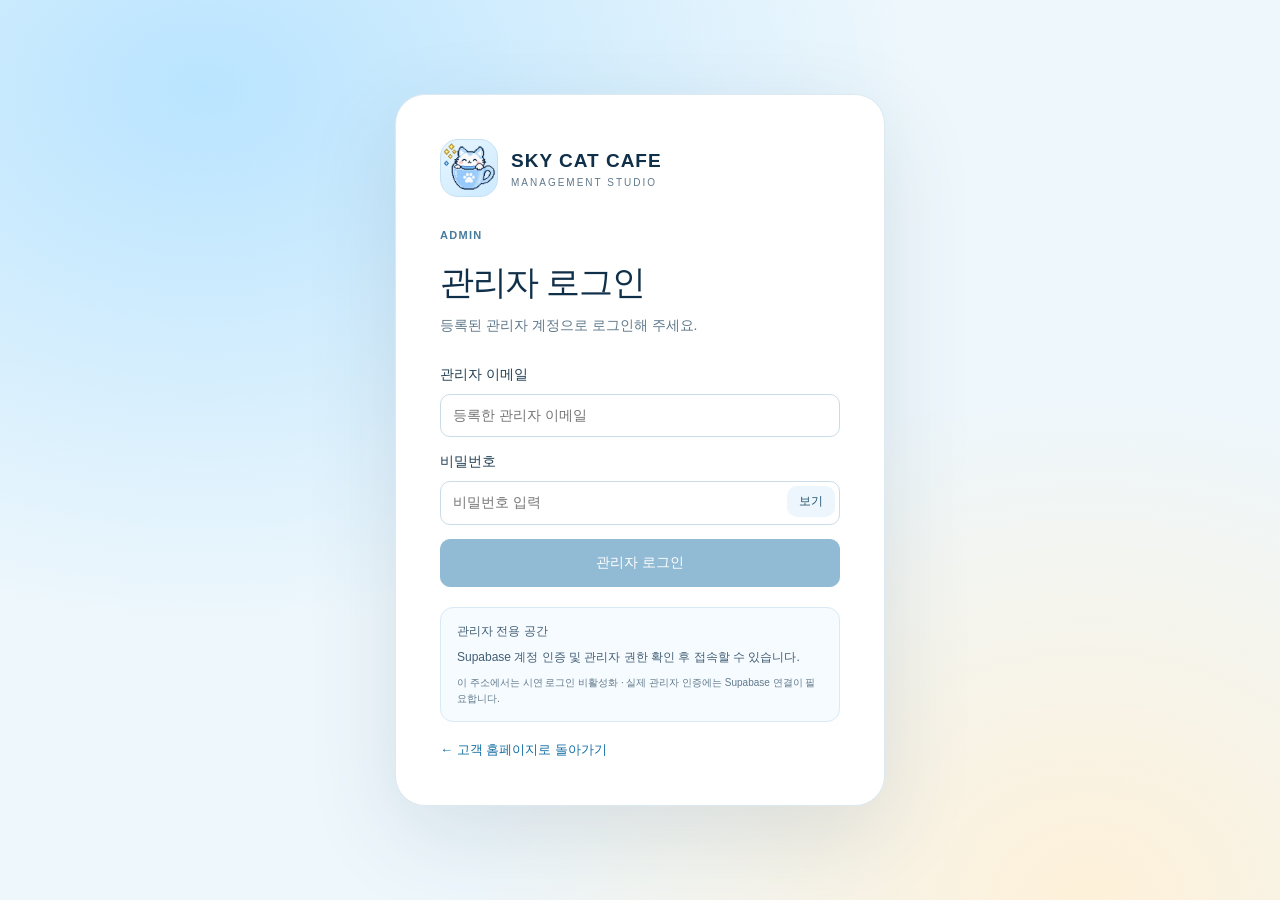
==== commit 0effd1ce: "SkyCatCafe" ====
--- a/admin.html
+++ b/admin.html
@@ -17,20 +17,23 @@
   <script defer src="./skycat-cloud.js"></script>
   <script defer src="./skycat-email.js"></script>
   <script defer src="./admin-test-config.js?v=30.2"></script>
-  <script defer src="./admin.js?v=30.2"></script>
+  <script defer src="./admin.js?v=31"></script>
+  <link rel="stylesheet" href="./skycat-components.css">
+  <link rel="stylesheet" href="./skycat-component-integration.css">
+  <script defer src="./skycat-components.js"></script>
 </head>
 <body>
   <a id="skip-link" class="skip" href="#main">본문 바로가기</a>
   <section id="login" class="login-wrap">
     <div class="login-card">
       <div class="login-brand"><div class="logo-icon" aria-hidden="true"><img src="./skycat-mascot.png" alt="" width="58" height="58" decoding="async"></div><div><strong>SKY CAT CAFE</strong><small>MANAGEMENT STUDIO</small></div></div>
-      <p class="eyebrow">ADMIN WORKSPACE · V30.2</p>
-      <h1>반가워요, 관리자님.</h1>
+      <p class="eyebrow">ADMIN</p>
+      <h1>관리자 로그인</h1>
       <p class="login-desc" id="login-desc">등록된 관리자 계정으로 로그인해 주세요.</p>
       <form id="login-form">
-        <label>관리자 이메일<input id="admin-id" type="email" autocomplete="username" placeholder="등록한 관리자 이메일" required></label>
-        <div class="login-field"><label for="admin-pass">비밀번호</label><div class="password-field"><input id="admin-pass" type="password" autocomplete="current-password" placeholder="비밀번호 입력" required><button id="password-toggle" type="button" aria-pressed="false" aria-label="비밀번호 표시">보기</button></div></div>
-        <button id="login-submit" type="submit" class="primary" disabled>관리자 로그인</button>
+        <label class="sc-field">관리자 이메일<input id="admin-id" type="email" autocomplete="username" placeholder="등록한 관리자 이메일" required></label>
+        <div class="login-field sc-field"><label for="admin-pass">비밀번호</label><div class="password-field"><input id="admin-pass" type="password" autocomplete="current-password" placeholder="비밀번호 입력" required><button id="password-toggle" type="button" aria-pressed="false" aria-label="비밀번호 표시">보기</button></div></div>
+        <button id="login-submit" type="submit" class="primary sc-button" disabled>관리자 로그인</button>
         <p id="login-error" role="alert"></p>
       </form>
       <noscript><p role="alert">관리자 시연 화면을 열려면 JavaScript를 활성화해 주세요.</p></noscript>
@@ -42,14 +45,14 @@
     <button id="nav-scrim" class="nav-scrim" aria-label="관리자 메뉴 닫기" type="button" hidden></button>
     <aside class="sidebar" id="sidebar">
       <a class="brand" id="admin-brand-home" href="#cloud"><span class="paw" aria-hidden="true"><img src="./skycat-mascot.png" alt="" width="44" height="44" decoding="async"></span><div><strong>SKY CAT</strong><small>CAFE / ADMIN STUDIO</small></div></a>
-      <div class="sidebar-head"><span>관리자 메뉴 <span id="nav-count" class="nav-count">24</span></span><button id="nav-close" class="nav-close" type="button" aria-label="관리자 메뉴 닫기">×</button></div>
+      <div class="sidebar-head"><span>관리자 메뉴 <span id="nav-count" class="nav-count">24</span></span><button id="nav-close" class="nav-close sc-close" type="button" aria-label="관리자 메뉴 닫기">×</button></div>
       <label class="nav-search"><span aria-hidden="true">⌕</span><input id="nav-search" type="search" placeholder="메뉴 검색" aria-label="관리자 기능 검색" autocomplete="off"></label>
       <nav id="nav" aria-label="관리자 기능"></nav>
       <p id="nav-empty" class="nav-empty" hidden>해당 기능이 없습니다.</p>
       <div class="sidebar-footer"><div class="admin-profile"><span class="avatar">SC</span><div><strong>카페 관리자</strong><small>포트폴리오 운영 계정</small></div></div><a class="back" href="./index(order).html">↗ 고객 홈페이지</a><button id="logout">로그아웃</button></div>
     </aside>
     <main id="main" tabindex="-1">
-      <header class="topbar"><div class="heading"><div class="heading-row"><button id="nav-toggle" class="nav-toggle" type="button" aria-controls="sidebar" aria-expanded="false" aria-label="관리자 메뉴 열기">☰</button><span class="eyebrow" id="breadcrumb">관리자 / 운영 현황</span></div><h1 id="title">대시보드</h1><p id="section-desc" class="section-desc"></p></div><div class="top-meta"><span class="live"><span></span> <span id="auth-mode-label">관리자 인증</span></span><button id="refresh-view" type="button" class="refresh-btn" title="최신 운영 정보 불러오기">↻ 새로고침</button><a class="customer-link" href="./index(order).html" target="_blank" rel="noopener">고객 화면 ↗</a></div></header>
+      <header class="topbar"><div class="heading"><div class="heading-row"><button id="nav-toggle" class="nav-toggle" type="button" aria-controls="sidebar" aria-expanded="false" aria-label="관리자 메뉴 열기">☰</button><span class="eyebrow" id="breadcrumb">관리자 / 운영 현황</span></div><h1 id="title">대시보드</h1><p id="section-desc" class="section-desc"></p></div><div class="top-meta sc-actions"><span class="live"><span></span> <span id="auth-mode-label">관리자 인증</span></span><button id="refresh-view" type="button" class="refresh-btn" title="최신 운영 정보 불러오기">↻ 새로고침</button><a class="customer-link" href="./index(order).html" target="_blank" rel="noopener">고객 화면 ↗</a></div></header>
       <div id="notification" role="status" aria-live="polite"></div>
       <div id="content"></div>
       <footer>© 2026 Sky Cat Cafe · 관리자 운영 체험 · 실제 금전 거래 없음</footer>
--- a/skycat-layout.css
+++ b/skycat-layout.css
@@ -2,15 +2,15 @@
    Full-width backgrounds, dialogs, images and each section's internal
    layout remain independent. No viewport zoom or fixed aspect ratio. */
 :root {
-  --skycat-content-max: 1370px;
-  --skycat-content-percent: 94%;
-  --skycat-header-height: 72px;
+  --skycat-content-max: var(--sc-content-max);
+  --skycat-content-percent: var(--sc-content-width);
+  --skycat-header-height: var(--sc-header-size);
 }
 
 @media (max-width: 710px) {
   :root {
-    --skycat-content-percent: 91%;
-    --skycat-header-height: 69px;
+    --skycat-content-percent: var(--sc-content-width);
+    --skycat-header-height: var(--sc-header-size);
   }
 }
 
--- a/skycat-components.css
+++ b/skycat-components.css
@@ -0,0 +1,90 @@
+/* Sky Cat Cafe — shared design tokens and UI components */
+:root {
+  --sc-content-max: 1370px;
+  --sc-content-width: 94%;
+  --sc-header-size: 72px;
+  --sc-space-1: 4px;
+  --sc-space-2: 8px;
+  --sc-space-3: 12px;
+  --sc-space-4: 16px;
+  --sc-space-5: 24px;
+  --sc-space-6: 32px;
+  --sc-close-size: 44px;
+  --sc-focus: #167eb5;
+}
+@media (max-width: 710px) {
+  :root { --sc-content-width: 91%; --sc-header-size: 69px; }
+}
+
+/* Keep native buttons, links and labels; only their presentation is shared. */
+:where(.sc-close) { position: relative; display: grid; }
+.sc-close.sc-close,
+#full-menu .sc-close,
+.goods-page .sc-close,
+.photo-dialog .sc-close {
+  box-sizing: border-box;
+  width: var(--sc-close-size);
+  height: var(--sc-close-size);
+  min-width: var(--sc-close-size);
+  min-height: var(--sc-close-size);
+  max-width: var(--sc-close-size);
+  max-height: var(--sc-close-size);
+  flex: 0 0 var(--sc-close-size);
+  padding: 0;
+  place-items: center;
+  border-radius: 50%;
+  font-size: 0;
+  line-height: 0;
+  text-decoration: none;
+  cursor: pointer;
+  touch-action: manipulation;
+}
+.sc-close::before, .sc-close::after {
+  content: "";
+  position: absolute;
+  inset: 50% auto auto 50%;
+  width: 18px;
+  height: 2px;
+  border-radius: 2px;
+  background: currentColor;
+  pointer-events: none;
+}
+.sc-close::before { transform: translate(-50%, -50%) rotate(45deg); }
+.sc-close::after { transform: translate(-50%, -50%) rotate(-45deg); }
+.sc-close > span { font-size: 0; }
+.sc-close:focus-visible {
+  outline: 3px solid var(--sc-focus);
+  outline-offset: 2px;
+}
+.sc-actions {
+  display: flex;
+  flex-wrap: wrap;
+  align-items: center;
+  gap: var(--sc-space-2);
+  min-width: 0;
+}
+.sc-actions > * { min-width: 0; max-width: 100%; }
+.sc-dialog-head {
+  display: flex;
+  align-items: center;
+  justify-content: space-between;
+  gap: var(--sc-space-3);
+}
+.sc-dialog-head > :first-child { min-width: 0; overflow-wrap: anywhere; }
+.sc-field {
+  display: grid;
+  gap: var(--sc-space-2);
+  min-width: 0;
+}
+.sc-field > :is(input, select, textarea) { min-width: 0; max-width: 100%; }
+.sc-button {
+  box-sizing: border-box;
+  min-height: 44px;
+  max-width: 100%;
+  white-space: normal;
+  overflow-wrap: anywhere;
+}
+.sc-button:focus-visible { outline: 3px solid var(--sc-focus); outline-offset: 2px; }
+@media (prefers-reduced-motion: reduce) {
+  .sc-close, .sc-button { transition: none; animation: none; }
+}
--- a/skycat-component-integration.css
+++ b/skycat-component-integration.css
@@ -0,0 +1,32 @@
+/* Page-specific positioning; shared geometry lives in skycat-components.css. */
+.welcome-note { align-items: center; gap: var(--sc-space-3); }
+.welcome-note button.sc-close { margin-left: auto; }
+.dialog-header.sc-dialog-head { gap: var(--sc-space-3); }
+.goods-page .dialog-body {
+  padding-top: calc(var(--sc-close-size) + var(--sc-space-3));
+  gap: var(--sc-space-4);
+}
+.goods-page .dialog-body > div { padding-top: 0; }
+.goods-page .dialog-body .close { top: 0; right: 0; }
+.goods-page .cart-head.sc-dialog-head { gap: var(--sc-space-3); }
+.goods-page .cart-head h2 { margin: 0; }
+.goods-page .dialog-actions.sc-actions,
+.goods-page .cart-footer.sc-actions { gap: var(--sc-space-2); }
+@media (max-width: 710px) {
+  #full-menu .selection-toolbar { gap: var(--sc-space-2); }
+  #full-menu .selection-toolbar strong { order: 0; flex: 1 1 calc(100% - 52px); width: auto; }
+  #full-menu .selection-toolbar .selection-close { order: 1; margin-left: 0; }
+  #full-menu .selection-toolbar .selection-back { order: 2; margin-right: auto; }
+  .order-payment-roof { padding-right: 64px; }
+}
+.photo-dialog .zoom-close { margin-bottom: var(--sc-space-2); }
+.sc-close.nav-toggle { position: relative; }
+.sc-close.nav-close { display: none; }
+@media (max-width: 740px) {
+  .sc-close.nav-close { display: grid; }
+}
+.login-field.sc-field, .login-card label.sc-field { gap: var(--sc-space-2); }
+.top-meta.sc-actions { gap: var(--sc-space-2); }
+@media (max-width: 740px) {
+  .nav-toggle { width: 44px; height: 44px; min-width: 44px; min-height: 44px; }
+}
